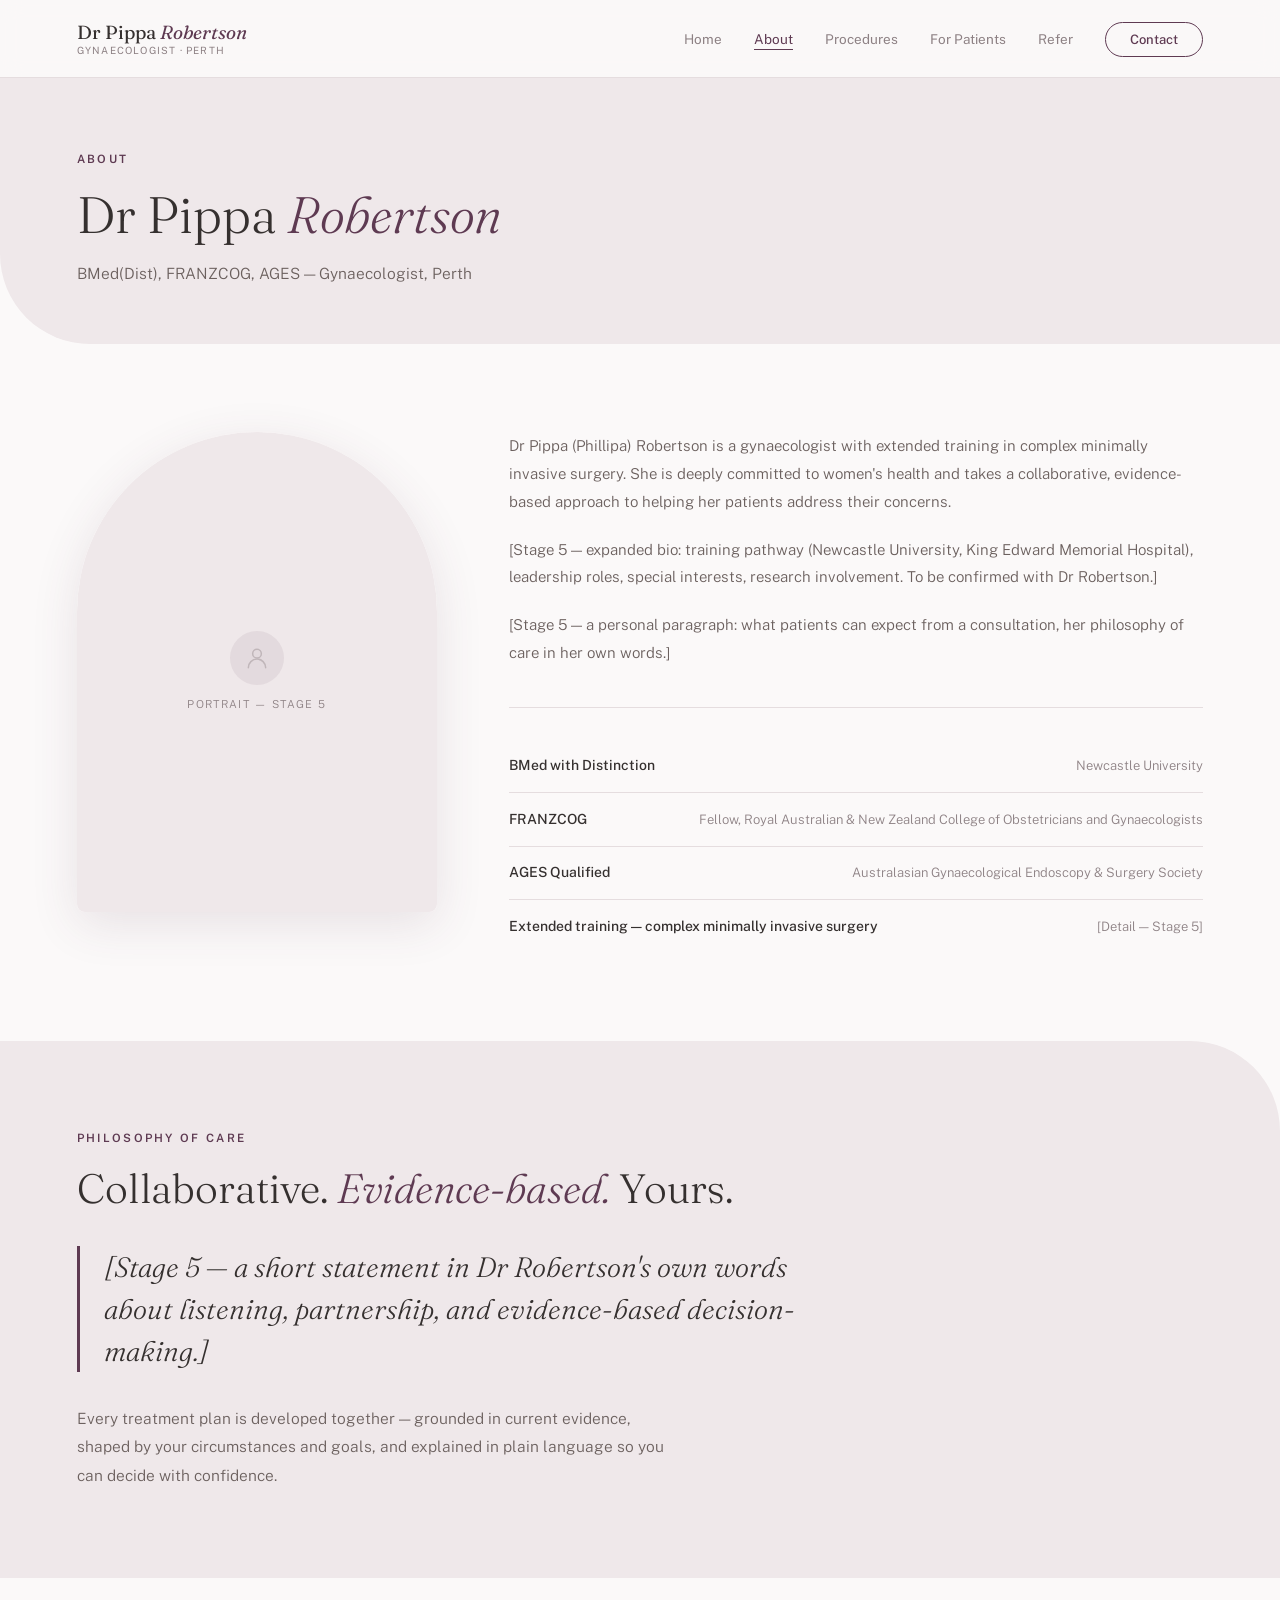
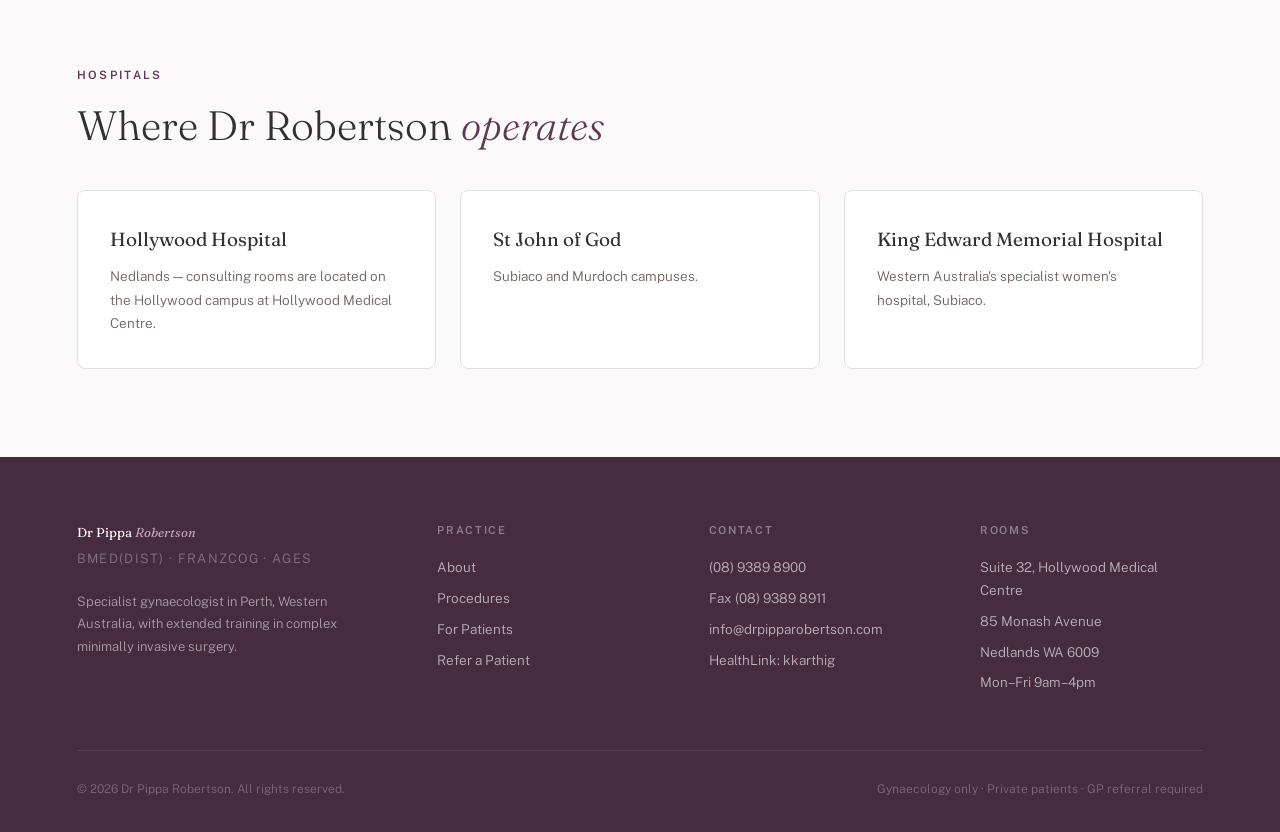
==== about.html @ 3841c1ee "Add files via upload" ====
<!DOCTYPE html>
<html lang="en">
<head>
<meta charset="UTF-8">
<meta name="viewport" content="width=device-width, initial-scale=1.0">
<title>About — Dr Pippa Robertson, Gynaecologist Perth</title>
<meta name="description" content="About Dr Pippa Robertson — BMed(Dist), FRANZCOG, AGES. Training, qualifications and philosophy of care.">
<link href="https://fonts.googleapis.com/css2?family=Fraunces:ital,opsz,wght@0,9..144,300;0,9..144,400;0,9..144,500;1,9..144,300;1,9..144,400&family=Public+Sans:wght@300;400;500;600&display=swap" rel="stylesheet">
<link rel="stylesheet" href="styles.css">
<style>
.about-grid { display: grid; grid-template-columns: 360px 1fr; gap: 4.5rem; align-items: start; }
.about-photo { aspect-ratio: 3/4; background: white; border-radius: 180px 180px 8px 8px; box-shadow: 0 12px 48px rgba(94,58,82,0.12); overflow: hidden; position: sticky; top: calc(var(--nav-h) + 2rem); }
.bio p { font-size: 15px; line-height: 1.85; margin-bottom: 1.25rem; }
.quals { margin-top: 2.5rem; border-top: 1px solid var(--line); padding-top: 2rem; }
.qual-row { display: flex; justify-content: space-between; gap: 1.5rem; padding: 0.9rem 0; border-bottom: 1px solid var(--line); align-items: baseline; }
.qual-row:last-child { border-bottom: none; }
.qual-name { font-size: 14px; font-weight: 500; color: var(--charcoal); }
.qual-detail { font-size: 13px; color: var(--taupe); text-align: right; }
.philosophy { background: var(--blush-grey); border-radius: 0 90px 0 0; }
.phil-quote { font-family: var(--font-display); font-style: italic; font-size: clamp(20px,2.4vw,28px); font-weight: 300; line-height: 1.5; color: var(--charcoal); max-width: 720px; padding-left: 1.5rem; border-left: 3px solid var(--plum); margin: 2rem 0; }
.hosp-cards { margin-top: 2.5rem; }
@media (max-width: 900px){ .about-grid{grid-template-columns:1fr;} .about-photo{position:static;max-width:300px;} .philosophy{border-radius:0 50px 0 0;} }
</style>
</head>
<body>
<nav class="site-nav">
  <a class="nav-logo" href="index.html">Dr Pippa <em>Robertson</em><span class="nav-logo-sub">Gynaecologist · Perth</span></a>
  <ul class="nav-links">
    <li><a href="index.html">Home</a></li><li><a href="about.html" class="active">About</a></li><li><a href="procedures.html">Procedures</a></li><li><a href="for-patients.html">For Patients</a></li><li><a href="refer.html">Refer</a></li>
    <li><a href="contact.html" class="nav-cta">Contact</a></li>
  </ul>
  <button class="nav-hamburger" id="nav-hamburger" aria-label="Menu" onclick="toggleMenu()"><span></span><span></span><span></span></button>
</nav>
<div class="mobile-nav" id="mobile-nav">
  <a href="index.html">Home</a><a href="about.html" class="active">About</a><a href="procedures.html">Procedures</a><a href="for-patients.html">For Patients</a><a href="refer.html">Refer</a>
  <a href="contact.html" class="mobile-cta">Contact</a>
</div>

<div class="page-header">
  <p class="page-header-eyebrow">About</p>
  <h1>Dr Pippa <em>Robertson</em></h1>
  <p class="page-header-sub">BMed(Dist), FRANZCOG, AGES — Gynaecologist, Perth</p>
</div>

<section>
  <div class="about-grid">
    <div class="about-photo">
      <div class="photo-placeholder"><div class="ph-icon"><svg viewBox="0 0 24 24" fill="none"><circle cx="12" cy="8" r="4" stroke="#8D8184" stroke-width="1.4"/><path d="M4 21c0-4.4 3.6-8 8-8s8 3.6 8 8" stroke="#8D8184" stroke-width="1.4" stroke-linecap="round"/></svg></div><p>Portrait — Stage 5</p></div>
    </div>
    <div>
      <div class="bio">
        <p>Dr Pippa (Phillipa) Robertson is a gynaecologist with extended training in complex minimally invasive surgery. She is deeply committed to women's health and takes a collaborative, evidence-based approach to helping her patients address their concerns.</p>
        <p>[Stage 5 — expanded bio: training pathway (Newcastle University, King Edward Memorial Hospital), leadership roles, special interests, research involvement. To be confirmed with Dr Robertson.]</p>
        <p>[Stage 5 — a personal paragraph: what patients can expect from a consultation, her philosophy of care in her own words.]</p>
      </div>
      <div class="quals">
        <div class="qual-row"><span class="qual-name">BMed with Distinction</span><span class="qual-detail">Newcastle University</span></div>
        <div class="qual-row"><span class="qual-name">FRANZCOG</span><span class="qual-detail">Fellow, Royal Australian &amp; New Zealand College of Obstetricians and Gynaecologists</span></div>
        <div class="qual-row"><span class="qual-name">AGES Qualified</span><span class="qual-detail">Australasian Gynaecological Endoscopy &amp; Surgery Society</span></div>
        <div class="qual-row"><span class="qual-name">Extended training — complex minimally invasive surgery</span><span class="qual-detail">[Detail — Stage 5]</span></div>
      </div>
    </div>
  </div>
</section>

<section class="philosophy">
  <p class="eyebrow">Philosophy of Care</p>
  <h2 class="h2">Collaborative. <em>Evidence-based.</em> Yours.</h2>
  <p class="phil-quote">[Stage 5 — a short statement in Dr Robertson's own words about listening, partnership, and evidence-based decision-making.]</p>
  <p class="lede">Every treatment plan is developed together — grounded in current evidence, shaped by your circumstances and goals, and explained in plain language so you can decide with confidence.</p>
</section>

<section>
  <p class="eyebrow">Hospitals</p>
  <h2 class="h2">Where Dr Robertson <em>operates</em></h2>
  <div class="grid-3 hosp-cards">
    <div class="card"><h3>Hollywood Hospital</h3><p>Nedlands — consulting rooms are located on the Hollywood campus at Hollywood Medical Centre.</p></div>
    <div class="card"><h3>St John of God</h3><p>Subiaco and Murdoch campuses.</p></div>
    <div class="card"><h3>King Edward Memorial Hospital</h3><p>Western Australia's specialist women's hospital, Subiaco.</p></div>
  </div>
</section>
<footer class="site-footer">
  <div class="footer-grid">
    <div class="footer-brand">
      <p class="footer-brand-name">Dr Pippa <em>Robertson</em></p>
      <p class="footer-brand-cred">BMed(Dist) · FRANZCOG · AGES</p>
      <p>Specialist gynaecologist in Perth, Western Australia, with extended training in complex minimally invasive surgery.</p>
    </div>
    <div class="footer-col">
      <h4>Practice</h4>
      <a href="about.html">About</a>
      <a href="procedures.html">Procedures</a>
      <a href="for-patients.html">For Patients</a>
      <a href="refer.html">Refer a Patient</a>
    </div>
    <div class="footer-col">
      <h4>Contact</h4>
      <a href="tel:0893898900">(08) 9389 8900</a>
      <span>Fax (08) 9389 8911</span>
      <a href="mailto:info@drpipparobertson.com">info@drpipparobertson.com</a>
      <span>HealthLink: kkarthig</span>
    </div>
    <div class="footer-col">
      <h4>Rooms</h4>
      <span>Suite 32, Hollywood Medical Centre</span>
      <span>85 Monash Avenue</span>
      <span>Nedlands WA 6009</span>
      <span>Mon–Fri 9am–4pm</span>
    </div>
  </div>
  <div class="footer-bottom">
    <span>© 2026 Dr Pippa Robertson. All rights reserved.</span>
    <span>Gynaecology only · Private patients · GP referral required</span>
  </div>
</footer>
<script>
function toggleMenu(){document.getElementById('nav-hamburger').classList.toggle('open');document.getElementById('mobile-nav').classList.toggle('open');}
</script>
</body>
</html>
---- styles.css ----
/* ═══════════════════════════════════════════
   Dr Pippa Robertson — Quiet Plum design system
   ═══════════════════════════════════════════ */

*, *::before, *::after { box-sizing: border-box; margin: 0; padding: 0; }

:root {
  --plum: #5E3A52;
  --plum-deep: #472B3E;
  --plum-soft: #7A5570;
  --blush-grey: #EFE8EA;
  --blush-deep: #E4D9DC;
  --paper: #FBF9F9;
  --white: #FFFFFF;
  --charcoal: #35302F;
  --body-grey: #6B605E;
  --taupe: #8D8184;
  --line: #E5DDDF;
  --font-display: 'Fraunces', Georgia, serif;
  --font-body: 'Public Sans', system-ui, sans-serif;
  --nav-h: 78px;
  --radius-pill: 100px;
  --radius-card: 8px;
}

html { scroll-behavior: smooth; }

body {
  font-family: var(--font-body);
  background: var(--paper);
  color: var(--body-grey);
  font-weight: 300;
  font-size: 16px;
  line-height: 1.7;
  -webkit-font-smoothing: antialiased;
}

/* ── NAV ── */
nav.site-nav {
  position: fixed; top: 0; left: 0; right: 0; z-index: 100;
  height: var(--nav-h);
  background: rgba(251,249,249,0.94);
  backdrop-filter: blur(10px);
  display: flex; align-items: center; justify-content: space-between;
  padding: 0 6%;
  border-bottom: 1px solid var(--line);
}

.nav-logo {
  font-family: var(--font-display);
  font-size: 19px; font-weight: 400;
  color: var(--charcoal);
  text-decoration: none;
  line-height: 1.2;
}
.nav-logo em { font-style: italic; color: var(--plum); }
.nav-logo-sub {
  display: block;
  font-family: var(--font-body);
  font-size: 10px; font-weight: 400;
  letter-spacing: 0.12em; text-transform: uppercase;
  color: var(--taupe);
}

.nav-links { display: flex; gap: 2rem; align-items: center; list-style: none; }
.nav-links a {
  font-size: 13.5px; font-weight: 400;
  color: var(--taupe); text-decoration: none;
  transition: color 0.2s;
  padding-bottom: 2px;
}
.nav-links a:hover { color: var(--charcoal); }
.nav-links a.active { color: var(--plum); border-bottom: 1px solid var(--plum); }
.nav-links a.nav-cta {
  border: 1.5px solid var(--plum); color: var(--plum);
  padding: 9px 24px; border-radius: var(--radius-pill);
  font-weight: 500; font-size: 13px;
  border-bottom: 1.5px solid var(--plum);
  transition: background 0.2s, color 0.2s;
}
.nav-links a.nav-cta:hover { background: var(--plum); color: white; }

/* hamburger */
.nav-hamburger {
  display: none;
  flex-direction: column; justify-content: center; gap: 5px;
  background: none; border: none; cursor: pointer; padding: 8px;
}
.nav-hamburger span {
  display: block; width: 22px; height: 1.5px;
  background: var(--charcoal); border-radius: 2px;
  transition: transform 0.2s, opacity 0.2s;
}
.nav-hamburger.open span:nth-child(1) { transform: translateY(6.5px) rotate(45deg); }
.nav-hamburger.open span:nth-child(2) { opacity: 0; }
.nav-hamburger.open span:nth-child(3) { transform: translateY(-6.5px) rotate(-45deg); }

.mobile-nav {
  display: none;
  position: fixed; top: var(--nav-h); left: 0; right: 0; z-index: 99;
  background: var(--paper);
  border-bottom: 1px solid var(--line);
  flex-direction: column;
  box-shadow: 0 12px 32px rgba(94,58,82,0.08);
}
.mobile-nav.open { display: flex; }
.mobile-nav a {
  padding: 1.05rem 6%;
  font-size: 15px; color: var(--body-grey);
  text-decoration: none;
  border-bottom: 1px solid var(--line);
}
.mobile-nav a.active { color: var(--plum); font-weight: 500; }
.mobile-nav a.mobile-cta {
  background: var(--plum); color: white; font-weight: 500;
  border-bottom: none;
}

/* ── PAGE HEADER (interior pages) ── */
.page-header {
  padding: calc(var(--nav-h) + 4.5rem) 6% 3.5rem;
  background: var(--blush-grey);
  border-radius: 0 0 0 90px;
}
.page-header-eyebrow {
  font-size: 11.5px; font-weight: 600;
  letter-spacing: 0.2em; text-transform: uppercase;
  color: var(--plum);
  margin-bottom: 1rem;
}
.page-header h1 {
  font-family: var(--font-display);
  font-size: clamp(34px, 4vw, 52px);
  font-weight: 300; line-height: 1.15;
  color: var(--charcoal);
  max-width: 760px;
}
.page-header h1 em { font-style: italic; color: var(--plum); }
.page-header-sub {
  margin-top: 1rem;
  font-size: 15.5px; max-width: 620px; line-height: 1.8;
}

/* ── SECTIONS ── */
section { padding: 5.5rem 6%; }
.section-tight { padding: 4rem 6%; }

.eyebrow {
  font-size: 11.5px; font-weight: 600;
  letter-spacing: 0.2em; text-transform: uppercase;
  color: var(--plum);
  margin-bottom: 1rem;
}
.h2 {
  font-family: var(--font-display);
  font-size: clamp(28px, 3.2vw, 42px);
  font-weight: 300; line-height: 1.2;
  color: var(--charcoal);
  margin-bottom: 1.25rem;
}
.h2 em { font-style: italic; color: var(--plum); }
.lede { font-size: 15.5px; max-width: 600px; line-height: 1.85; }

/* ── BUTTONS ── */
.btn-primary {
  display: inline-block;
  background: var(--plum); color: white;
  font-family: var(--font-body);
  font-size: 13px; font-weight: 500; letter-spacing: 0.03em;
  text-decoration: none;
  padding: 15px 34px; border-radius: var(--radius-pill);
  transition: background 0.2s;
}
.btn-primary:hover { background: var(--plum-deep); }

.btn-outline {
  display: inline-block;
  border: 1.5px solid var(--plum); color: var(--plum);
  font-family: var(--font-body);
  font-size: 13px; font-weight: 500; letter-spacing: 0.03em;
  text-decoration: none;
  padding: 14px 32px; border-radius: var(--radius-pill);
  transition: background 0.2s, color 0.2s;
}
.btn-outline:hover { background: var(--plum); color: white; }

.btn-link {
  color: var(--charcoal); font-size: 13.5px; text-decoration: none;
  border-bottom: 1px solid var(--taupe); padding-bottom: 2px;
  transition: color 0.2s, border-color 0.2s;
}
.btn-link:hover { color: var(--plum); border-color: var(--plum); }

/* ── CARDS ── */
.card {
  background: var(--white);
  border: 1px solid var(--line);
  border-radius: var(--radius-card);
  padding: 2rem;
  transition: border-color 0.2s, box-shadow 0.2s, transform 0.2s;
}
a.card { text-decoration: none; display: block; }
.card:hover {
  border-color: var(--blush-deep);
  box-shadow: 0 10px 32px rgba(94,58,82,0.09);
  transform: translateY(-2px);
}
.card h3 {
  font-family: var(--font-display);
  font-size: 19px; font-weight: 400;
  color: var(--charcoal);
  margin-bottom: 0.6rem;
}
.card p { font-size: 13.5px; line-height: 1.75; color: var(--body-grey); }
.card .card-more {
  display: inline-block; margin-top: 1.1rem;
  font-size: 12px; font-weight: 500; letter-spacing: 0.06em;
  text-transform: uppercase; color: var(--plum);
}

/* ── FOOTER ── */
footer.site-footer {
  background: var(--plum-deep);
  color: rgba(255,255,255,0.55);
  padding: 4rem 6% 2rem;
}
.footer-grid {
  display: grid;
  grid-template-columns: 1.4fr 1fr 1fr 1fr;
  gap: 3rem;
  padding-bottom: 3rem;
  border-bottom: 1px solid rgba(255,255,255,0.1);
}
.footer-brand-name {
  font-family: var(--font-display);
  font-size: 20px; font-weight: 400; color: white;
  margin-bottom: 4px;
}
.footer-brand-name em { font-style: italic; color: #C9A8BE; }
.footer-brand-cred {
  font-size: 11px; letter-spacing: 0.1em; text-transform: uppercase;
  color: rgba(255,255,255,0.35);
  margin-bottom: 1.25rem;
}
.footer-brand p { font-size: 13px; line-height: 1.75; max-width: 300px; }

.footer-col h4 {
  font-size: 11px; font-weight: 600;
  letter-spacing: 0.15em; text-transform: uppercase;
  color: rgba(255,255,255,0.4);
  margin-bottom: 1rem;
}
.footer-col a, .footer-col span {
  display: block;
  font-size: 13.5px; color: rgba(255,255,255,0.65);
  text-decoration: none;
  margin-bottom: 8px;
  transition: color 0.2s;
}
.footer-col a:hover { color: white; }

.footer-bottom {
  padding-top: 1.75rem;
  display: flex; justify-content: space-between; flex-wrap: wrap; gap: 0.5rem;
  font-size: 12px; color: rgba(255,255,255,0.3);
}

/* ── UTILITIES ── */
.grid-2 { display: grid; grid-template-columns: 1fr 1fr; gap: 2rem; }
.grid-3 { display: grid; grid-template-columns: repeat(3, 1fr); gap: 1.5rem; }
.photo-placeholder {
  display: flex; flex-direction: column;
  align-items: center; justify-content: center; gap: 10px;
  background: var(--blush-grey);
  width: 100%; height: 100%;
}
.photo-placeholder p {
  font-size: 11px; letter-spacing: 0.12em;
  text-transform: uppercase; color: var(--taupe);
}
.ph-icon {
  width: 54px; height: 54px; border-radius: 50%;
  display: flex; align-items: center; justify-content: center;
  background: rgba(94,58,82,0.08);
}
.ph-icon svg { width: 26px; height: 26px; opacity: 0.4; }

.note-box {
  padding: 1.15rem 1.4rem;
  background: var(--blush-grey);
  border-left: 3px solid var(--plum);
  border-radius: 0 6px 6px 0;
  font-size: 14px; line-height: 1.7;
  color: var(--charcoal);
}

/* ── RESPONSIVE ── */
@media (max-width: 960px) {
  .footer-grid { grid-template-columns: 1fr 1fr; }
}
@media (max-width: 860px) {
  :root { --nav-h: 68px; }
  .nav-links { display: none; }
  .nav-hamburger { display: flex; }
  .grid-3 { grid-template-columns: 1fr 1fr; }
  section { padding: 4rem 6%; }
  .page-header { border-radius: 0 0 0 50px; }
}
@media (max-width: 600px) {
  .grid-2 { grid-template-columns: 1fr; }
  .grid-3 { grid-template-columns: 1fr; }
  .footer-grid { grid-template-columns: 1fr; gap: 2rem; }
  section { padding: 3.5rem 5%; }
  .page-header { padding: calc(var(--nav-h) + 3rem) 5% 2.5rem; }
}
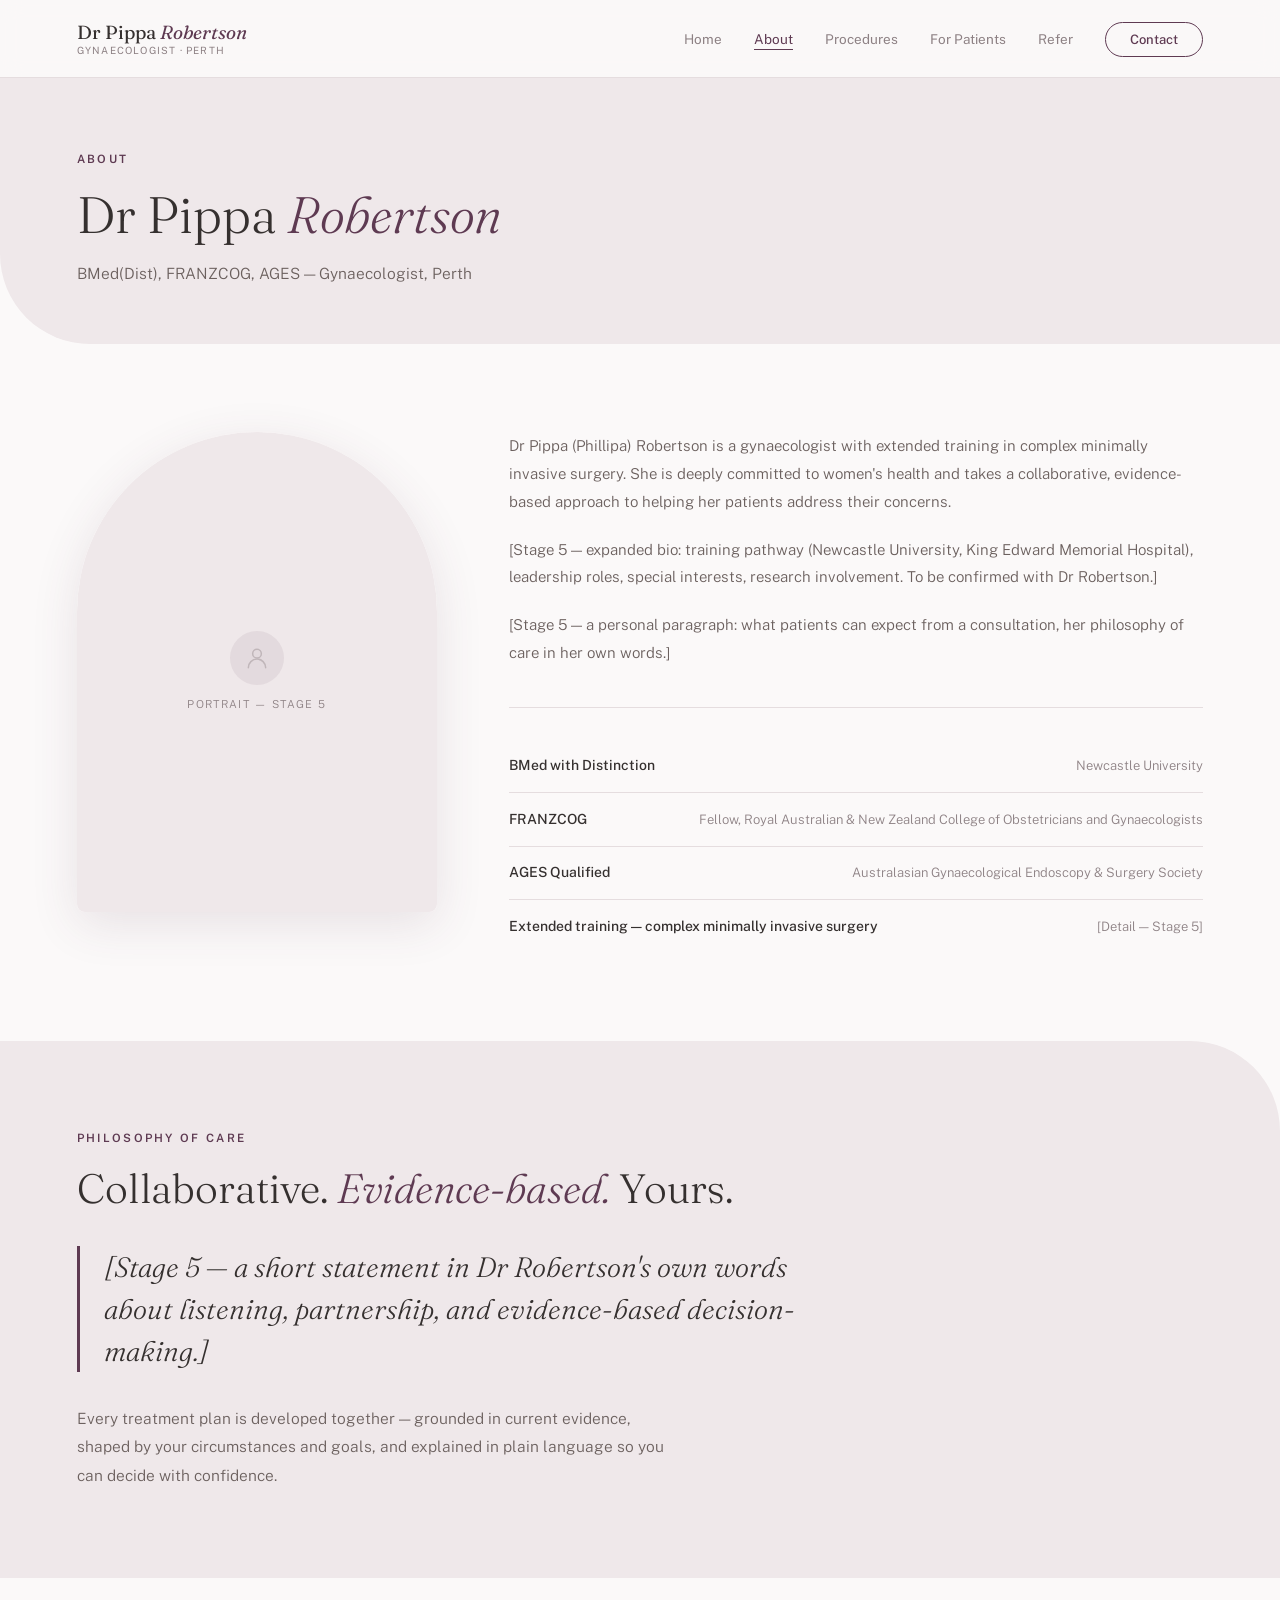
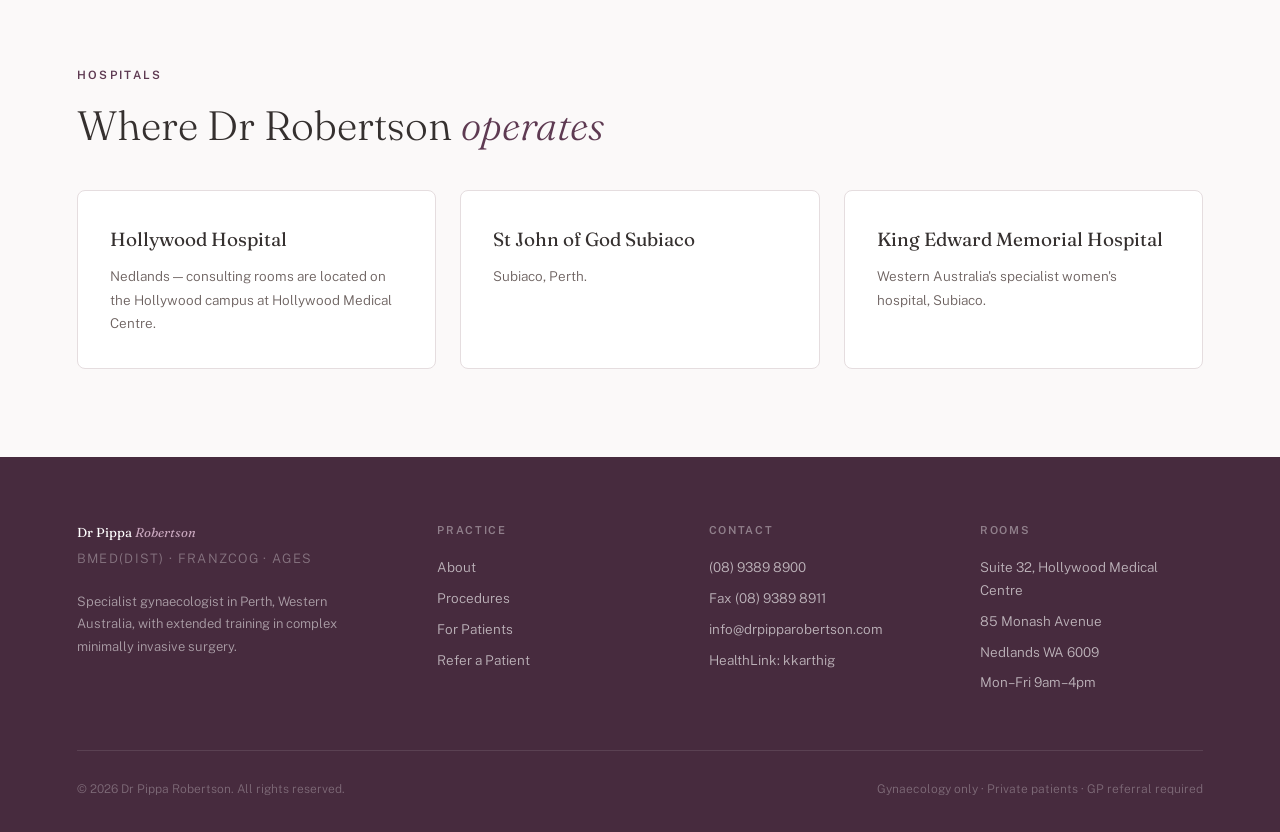
==== commit 9016942f: "Add files via upload" ====
--- a/about.html
+++ b/about.html
@@ -75,7 +75,7 @@
   <h2 class="h2">Where Dr Robertson <em>operates</em></h2>
   <div class="grid-3 hosp-cards">
     <div class="card"><h3>Hollywood Hospital</h3><p>Nedlands — consulting rooms are located on the Hollywood campus at Hollywood Medical Centre.</p></div>
-    <div class="card"><h3>St John of God</h3><p>Subiaco and Murdoch campuses.</p></div>
+    <div class="card"><h3>St John of God Subiaco</h3><p>Subiaco, Perth.</p></div>
     <div class="card"><h3>King Edward Memorial Hospital</h3><p>Western Australia's specialist women's hospital, Subiaco.</p></div>
   </div>
 </section>
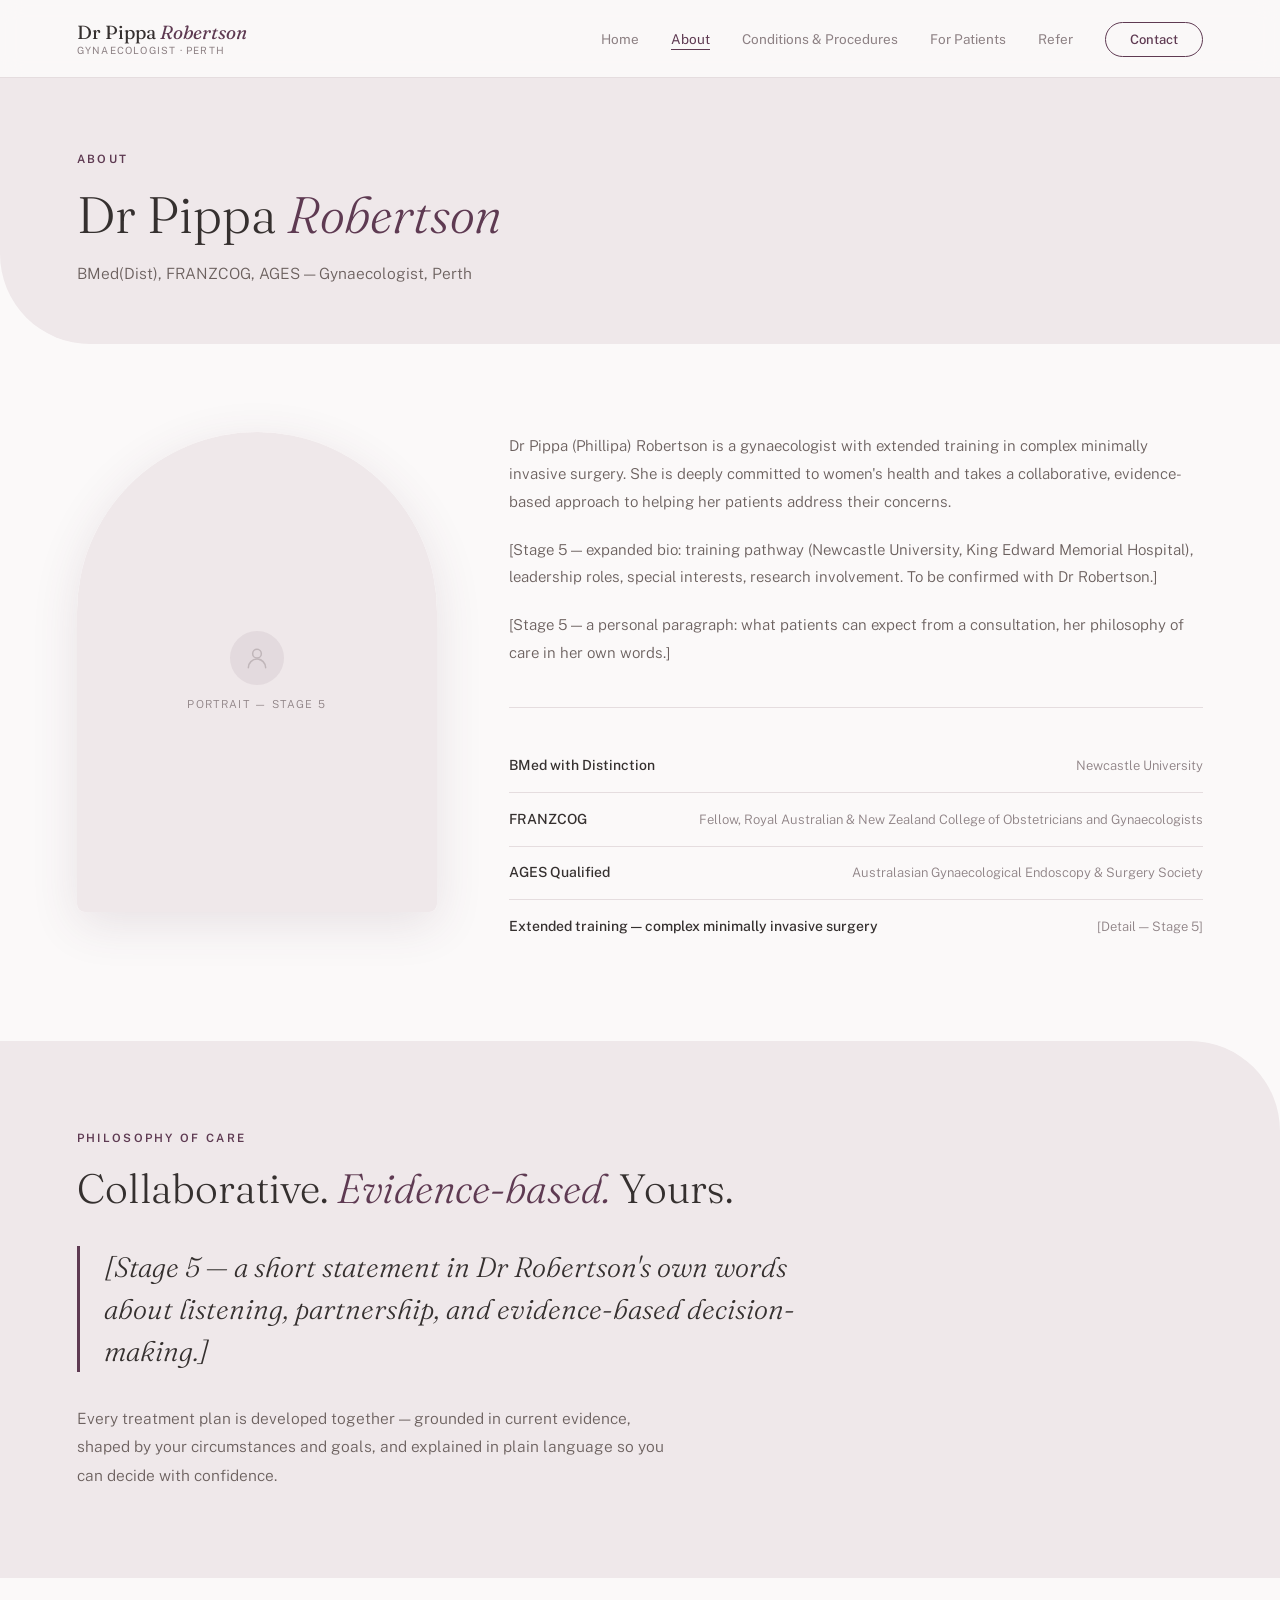
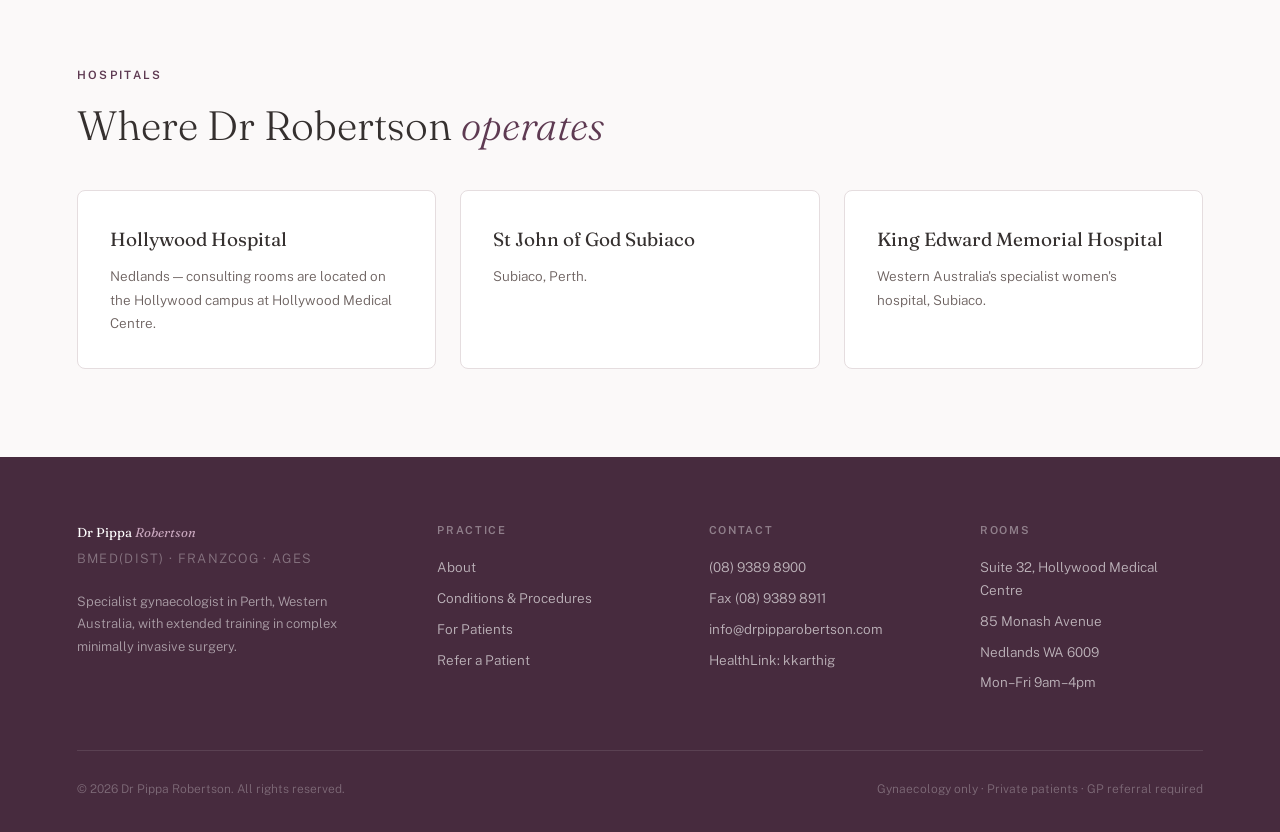
==== commit a48b98d9: "Add files via upload" ====
--- a/about.html
+++ b/about.html
@@ -26,13 +26,13 @@
 <nav class="site-nav">
   <a class="nav-logo" href="index.html">Dr Pippa <em>Robertson</em><span class="nav-logo-sub">Gynaecologist · Perth</span></a>
   <ul class="nav-links">
-    <li><a href="index.html">Home</a></li><li><a href="about.html" class="active">About</a></li><li><a href="procedures.html">Procedures</a></li><li><a href="for-patients.html">For Patients</a></li><li><a href="refer.html">Refer</a></li>
+    <li><a href="index.html">Home</a></li><li><a href="about.html" class="active">About</a></li><li><a href="procedures.html">Conditions &amp; Procedures</a></li><li><a href="for-patients.html">For Patients</a></li><li><a href="refer.html">Refer</a></li>
     <li><a href="contact.html" class="nav-cta">Contact</a></li>
   </ul>
   <button class="nav-hamburger" id="nav-hamburger" aria-label="Menu" onclick="toggleMenu()"><span></span><span></span><span></span></button>
 </nav>
 <div class="mobile-nav" id="mobile-nav">
-  <a href="index.html">Home</a><a href="about.html" class="active">About</a><a href="procedures.html">Procedures</a><a href="for-patients.html">For Patients</a><a href="refer.html">Refer</a>
+  <a href="index.html">Home</a><a href="about.html" class="active">About</a><a href="procedures.html">Conditions &amp; Procedures</a><a href="for-patients.html">For Patients</a><a href="refer.html">Refer</a>
   <a href="contact.html" class="mobile-cta">Contact</a>
 </div>
 
@@ -89,7 +89,7 @@
     <div class="footer-col">
       <h4>Practice</h4>
       <a href="about.html">About</a>
-      <a href="procedures.html">Procedures</a>
+      <a href="procedures.html">Conditions &amp; Procedures</a>
       <a href="for-patients.html">For Patients</a>
       <a href="refer.html">Refer a Patient</a>
     </div>
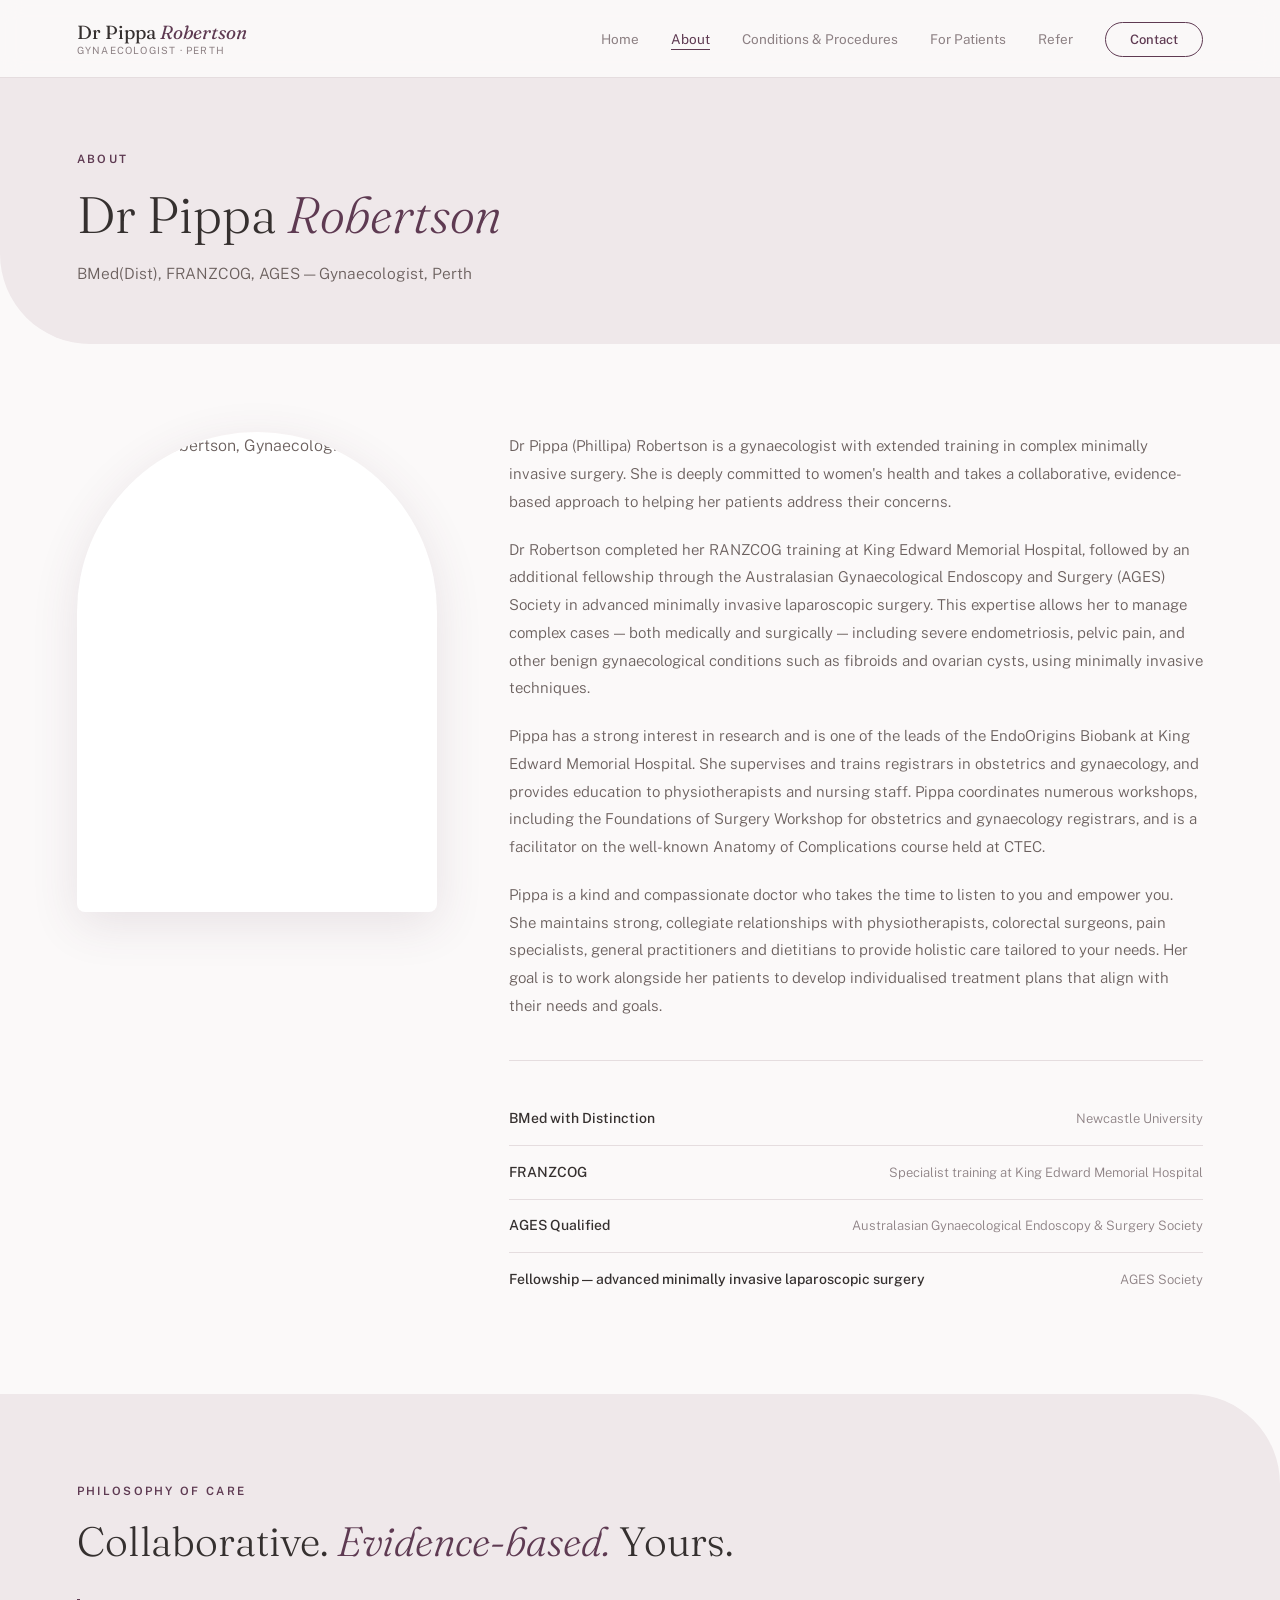
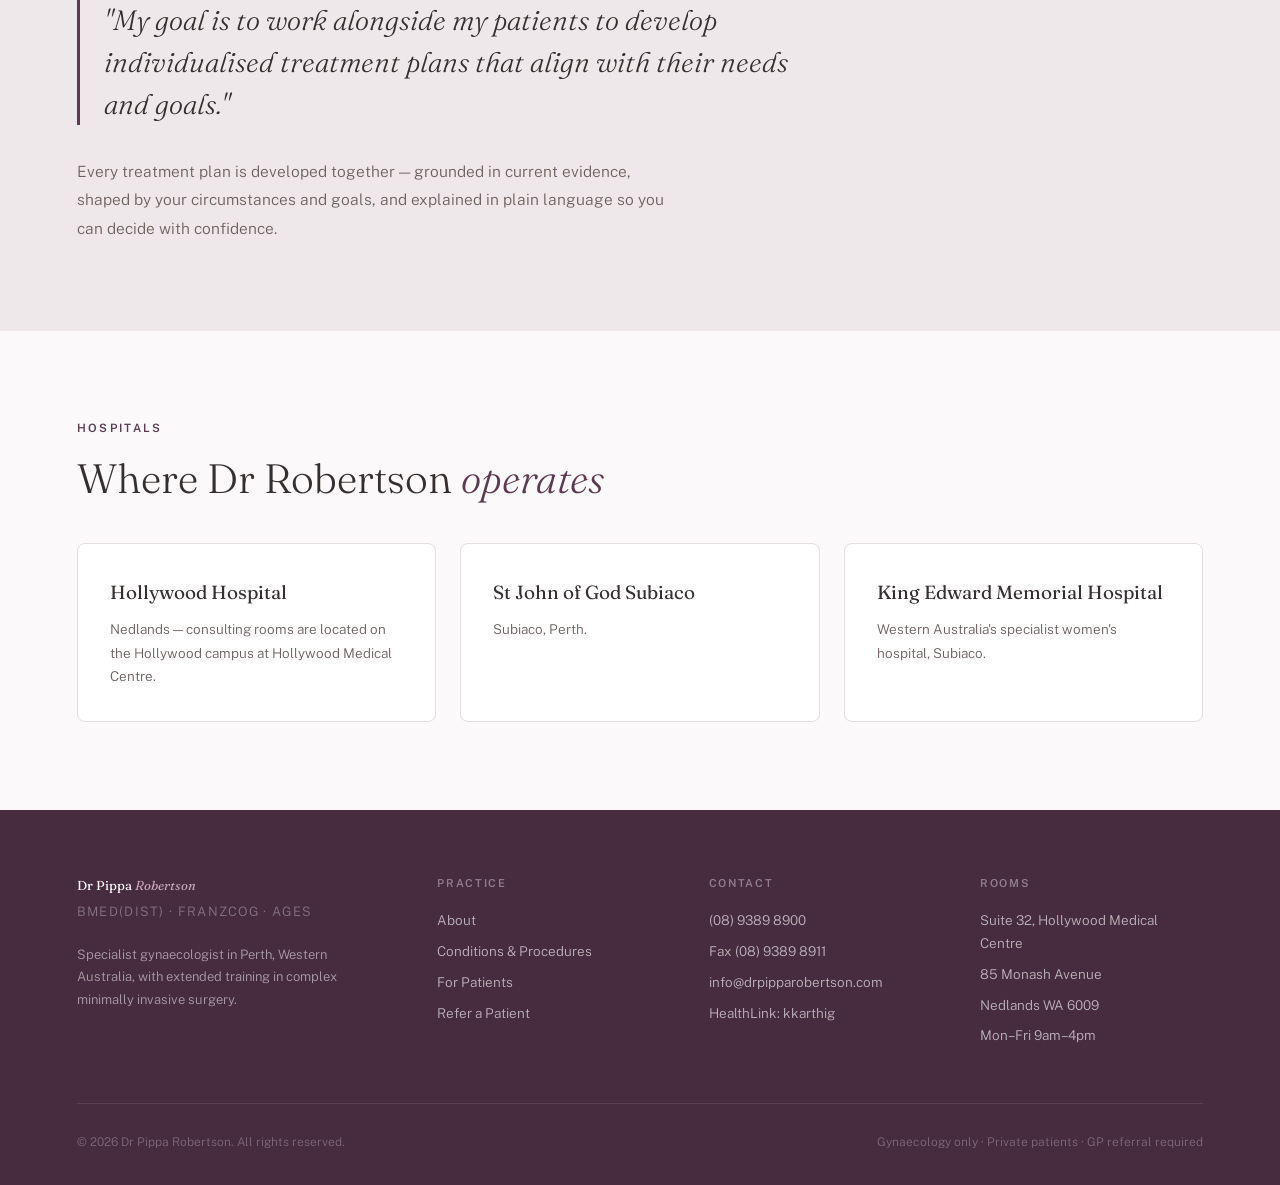
==== commit 6d95b6f8: "Add files via upload" ====
--- a/about.html
+++ b/about.html
@@ -45,19 +45,20 @@
 <section>
   <div class="about-grid">
     <div class="about-photo">
-      <div class="photo-placeholder"><div class="ph-icon"><svg viewBox="0 0 24 24" fill="none"><circle cx="12" cy="8" r="4" stroke="#8D8184" stroke-width="1.4"/><path d="M4 21c0-4.4 3.6-8 8-8s8 3.6 8 8" stroke="#8D8184" stroke-width="1.4" stroke-linecap="round"/></svg></div><p>Portrait — Stage 5</p></div>
+      <img src="images/pippa-about.jpg" alt="Dr Pippa Robertson, Gynaecologist" style="width:100%;height:100%;object-fit:cover;object-position:center 20%;display:block;">
     </div>
     <div>
       <div class="bio">
         <p>Dr Pippa (Phillipa) Robertson is a gynaecologist with extended training in complex minimally invasive surgery. She is deeply committed to women's health and takes a collaborative, evidence-based approach to helping her patients address their concerns.</p>
-        <p>[Stage 5 — expanded bio: training pathway (Newcastle University, King Edward Memorial Hospital), leadership roles, special interests, research involvement. To be confirmed with Dr Robertson.]</p>
-        <p>[Stage 5 — a personal paragraph: what patients can expect from a consultation, her philosophy of care in her own words.]</p>
+        <p>Dr Robertson completed her RANZCOG training at King Edward Memorial Hospital, followed by an additional fellowship through the Australasian Gynaecological Endoscopy and Surgery (AGES) Society in advanced minimally invasive laparoscopic surgery. This expertise allows her to manage complex cases — both medically and surgically — including severe endometriosis, pelvic pain, and other benign gynaecological conditions such as fibroids and ovarian cysts, using minimally invasive techniques.</p>
+        <p>Pippa has a strong interest in research and is one of the leads of the EndoOrigins Biobank at King Edward Memorial Hospital. She supervises and trains registrars in obstetrics and gynaecology, and provides education to physiotherapists and nursing staff. Pippa coordinates numerous workshops, including the Foundations of Surgery Workshop for obstetrics and gynaecology registrars, and is a facilitator on the well-known Anatomy of Complications course held at CTEC.</p>
+        <p>Pippa is a kind and compassionate doctor who takes the time to listen to you and empower you. She maintains strong, collegiate relationships with physiotherapists, colorectal surgeons, pain specialists, general practitioners and dietitians to provide holistic care tailored to your needs. Her goal is to work alongside her patients to develop individualised treatment plans that align with their needs and goals.</p>
       </div>
       <div class="quals">
         <div class="qual-row"><span class="qual-name">BMed with Distinction</span><span class="qual-detail">Newcastle University</span></div>
-        <div class="qual-row"><span class="qual-name">FRANZCOG</span><span class="qual-detail">Fellow, Royal Australian &amp; New Zealand College of Obstetricians and Gynaecologists</span></div>
+        <div class="qual-row"><span class="qual-name">FRANZCOG</span><span class="qual-detail">Specialist training at King Edward Memorial Hospital</span></div>
         <div class="qual-row"><span class="qual-name">AGES Qualified</span><span class="qual-detail">Australasian Gynaecological Endoscopy &amp; Surgery Society</span></div>
-        <div class="qual-row"><span class="qual-name">Extended training — complex minimally invasive surgery</span><span class="qual-detail">[Detail — Stage 5]</span></div>
+        <div class="qual-row"><span class="qual-name">Fellowship — advanced minimally invasive laparoscopic surgery</span><span class="qual-detail">AGES Society</span></div>
       </div>
     </div>
   </div>
@@ -66,7 +67,7 @@
 <section class="philosophy">
   <p class="eyebrow">Philosophy of Care</p>
   <h2 class="h2">Collaborative. <em>Evidence-based.</em> Yours.</h2>
-  <p class="phil-quote">[Stage 5 — a short statement in Dr Robertson's own words about listening, partnership, and evidence-based decision-making.]</p>
+  <p class="phil-quote">"My goal is to work alongside my patients to develop individualised treatment plans that align with their needs and goals."</p>
   <p class="lede">Every treatment plan is developed together — grounded in current evidence, shaped by your circumstances and goals, and explained in plain language so you can decide with confidence.</p>
 </section>
 
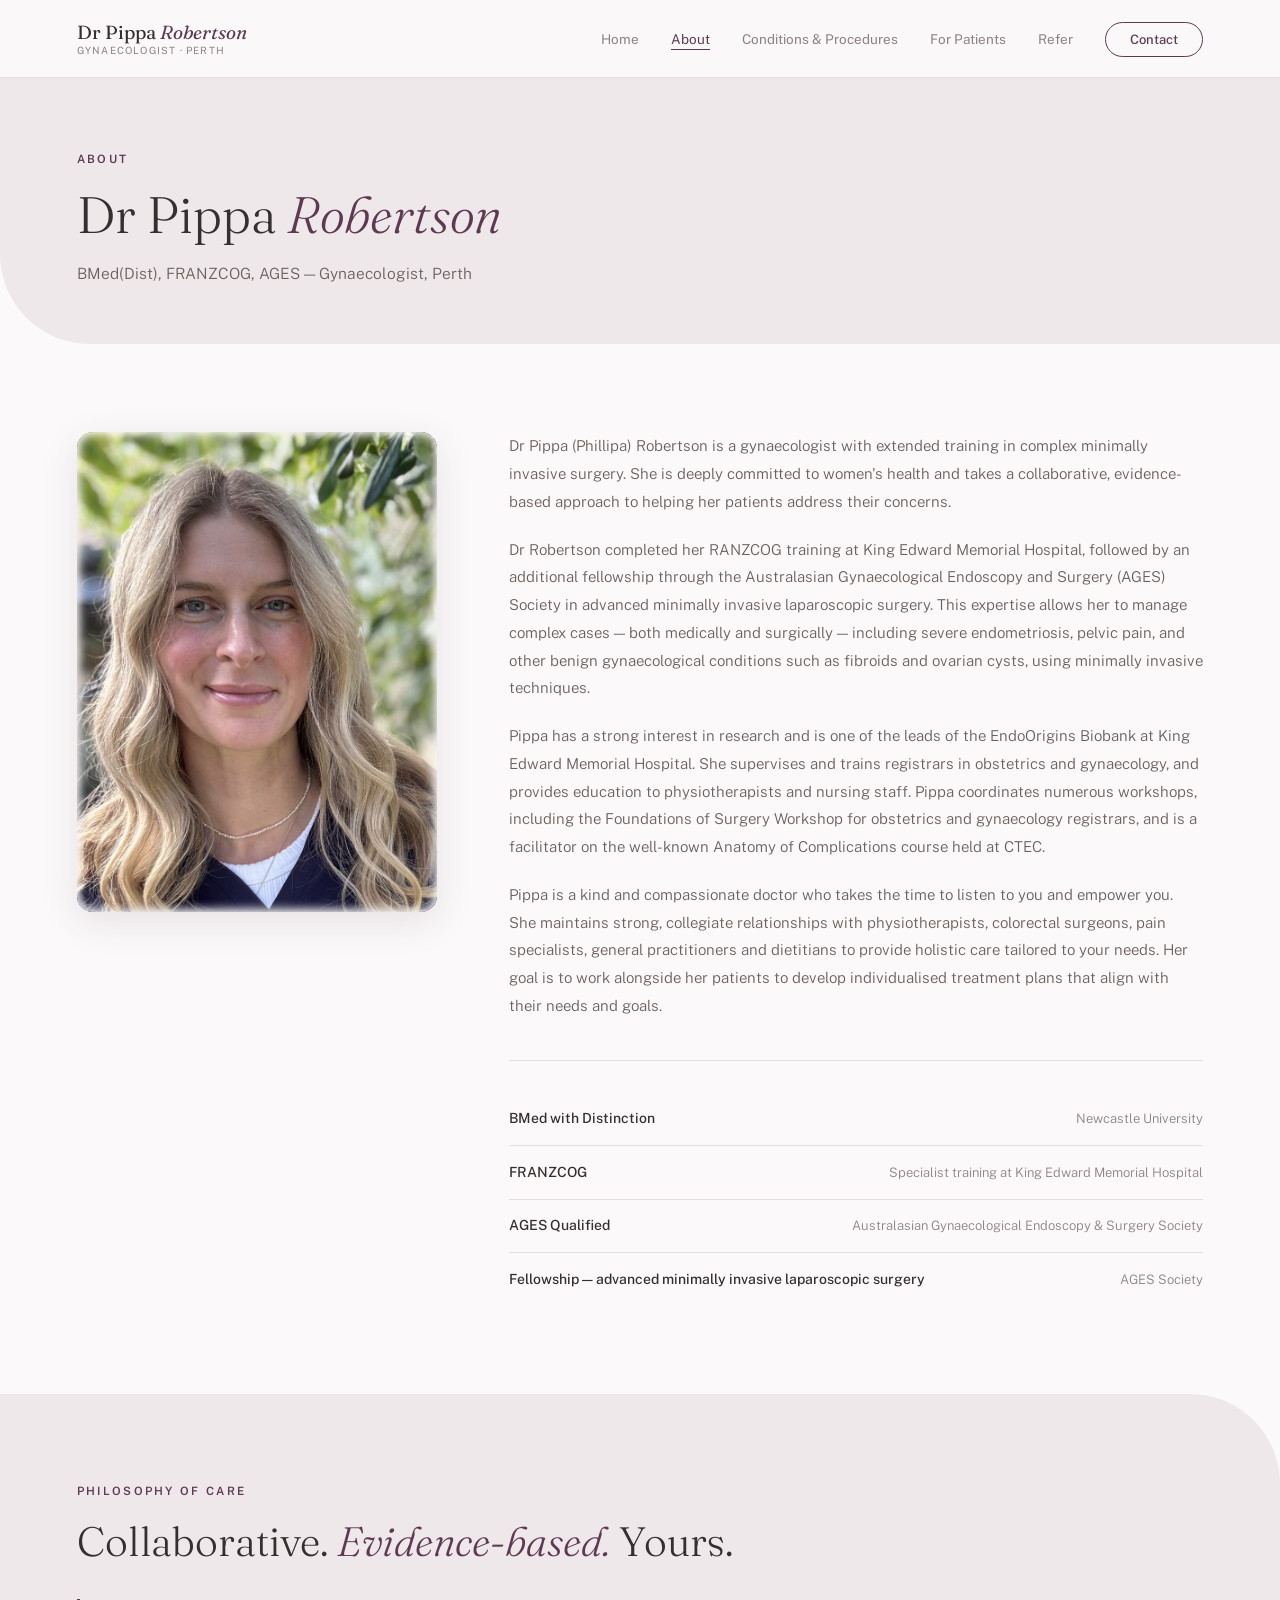
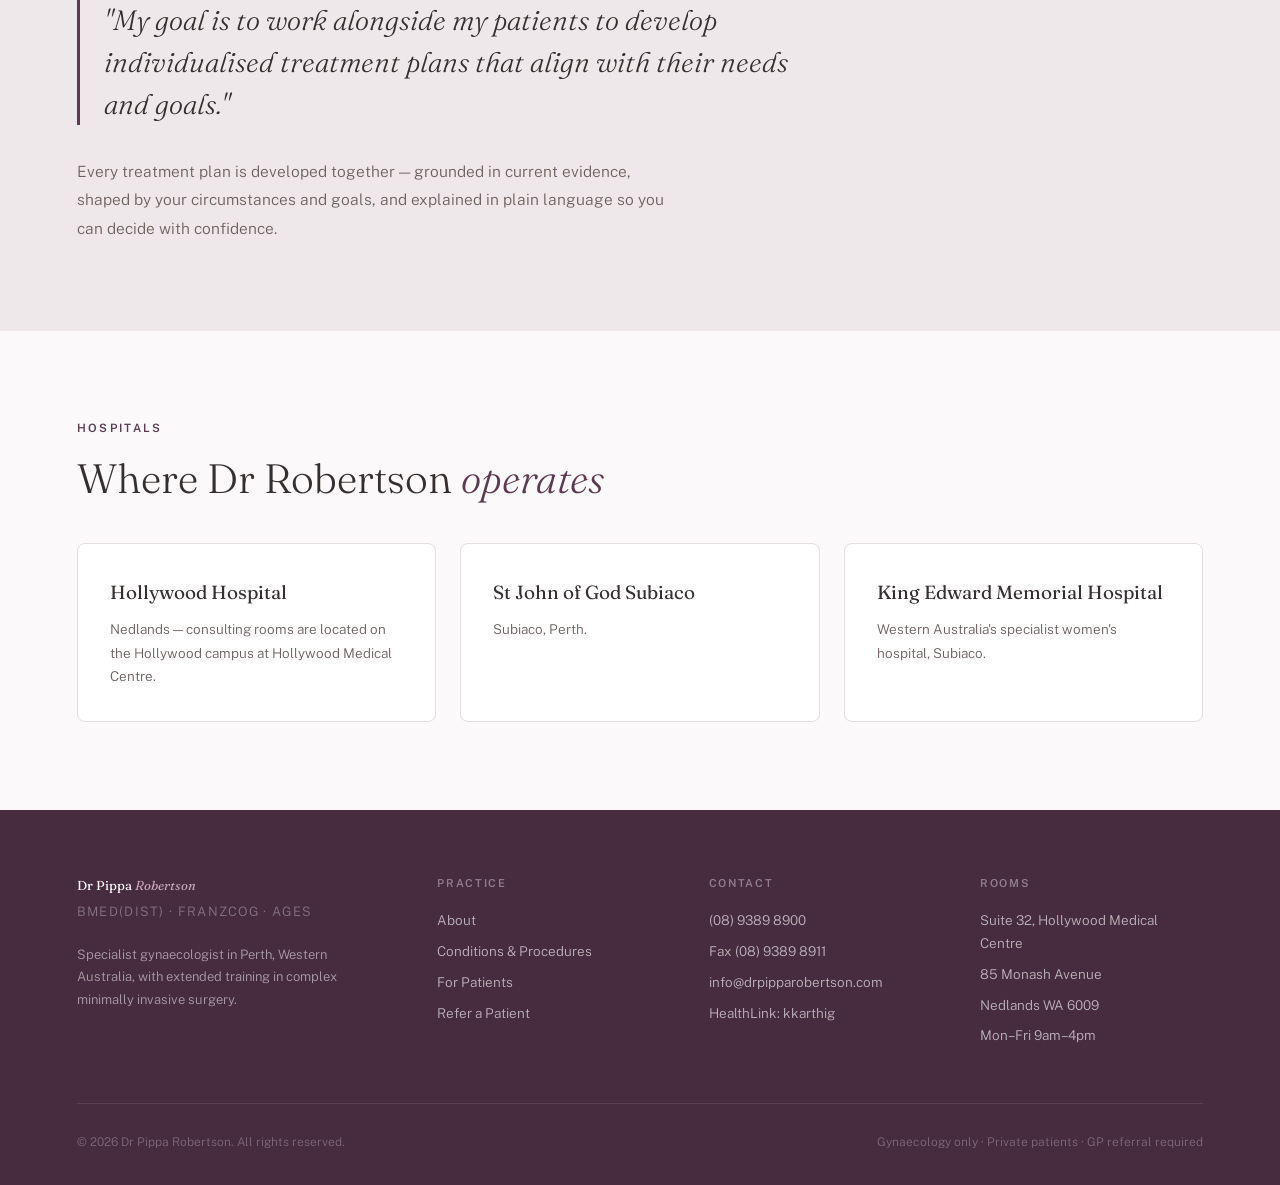
==== commit 1e7a1eea: "Add files via upload" ====
--- a/about.html
+++ b/about.html
@@ -9,7 +9,8 @@
 <link rel="stylesheet" href="styles.css">
 <style>
 .about-grid { display: grid; grid-template-columns: 360px 1fr; gap: 4.5rem; align-items: start; }
-.about-photo { aspect-ratio: 3/4; background: white; border-radius: 180px 180px 8px 8px; box-shadow: 0 12px 48px rgba(94,58,82,0.12); overflow: hidden; position: sticky; top: calc(var(--nav-h) + 2rem); }
+.about-photo { position: sticky; top: calc(var(--nav-h) + 2rem); aspect-ratio: 3/4; background: white; border-radius: 16px; box-shadow: 0 10px 36px rgba(94,58,82,0.12); overflow: hidden; }
+.about-photo::after { content: ''; position: absolute; inset: 0; border-radius: 16px; box-shadow: inset 0 0 10px 3px var(--paper); pointer-events: none; }
 .bio p { font-size: 15px; line-height: 1.85; margin-bottom: 1.25rem; }
 .quals { margin-top: 2.5rem; border-top: 1px solid var(--line); padding-top: 2rem; }
 .qual-row { display: flex; justify-content: space-between; gap: 1.5rem; padding: 0.9rem 0; border-bottom: 1px solid var(--line); align-items: baseline; }
